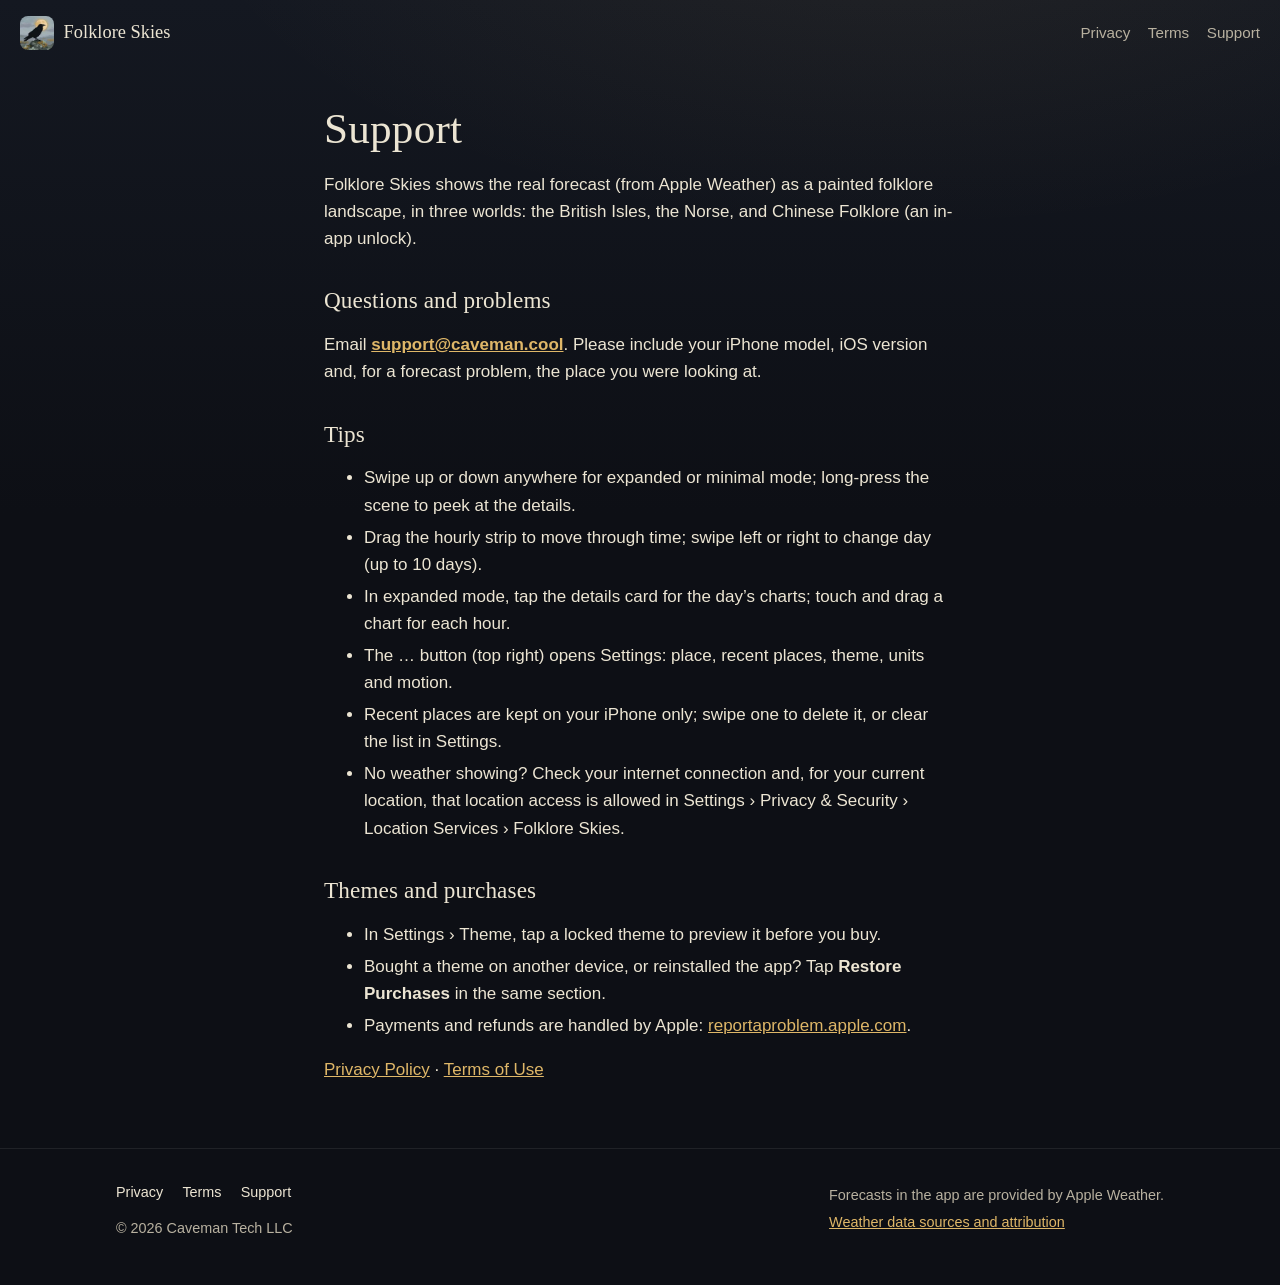
==== support/index.html @ 435fcce6 "folkloreskies.com: marketing site with privacy, terms, support, OG tags and device-aware store links" ====
<!doctype html>
<html lang="en">
<head>
<meta charset="utf-8">
<meta name="viewport" content="width=device-width, initial-scale=1, viewport-fit=cover">
<title>Support · Folklore Skies</title>
<meta name="description" content="Help and contact for the Folklore Skies iPhone weather app.">
<link rel="canonical" href="https://folkloreskies.com/support/">
<meta name="theme-color" content="#0d0f15">
<meta name="color-scheme" content="dark">
<link rel="icon" href="/favicon.ico" sizes="any">
<link rel="icon" type="image/png" sizes="32x32" href="/assets/favicon-32.png">
<link rel="apple-touch-icon" href="/apple-touch-icon.png">
<link rel="stylesheet" href="/assets/site.css">
</head>
<body>
<a class="skip" href="#main">Skip to content</a>
<header class="bar">
  <a class="brand" href="/"><img src="/assets/icon-96.webp" width="34" height="34" alt="">Folklore Skies</a>
  <nav aria-label="Site"><a href="/privacy/">Privacy</a><a href="/terms/">Terms</a><a href="/support/">Support</a></nav>
</header>
<main id="main" class="page">
<h1>Support</h1>
<p>Folklore Skies shows the real forecast (from Apple Weather) as a painted folklore landscape, in three worlds: the British Isles, the Norse, and Chinese Folklore (an in-app unlock).</p>
<h2>Questions and problems</h2>
<p>Email <strong><a href="mailto:support@caveman.cool">support@caveman.cool</a></strong>. Please include your iPhone model, iOS version and, for a forecast problem, the place you were looking at.</p>
<h2>Tips</h2>
<ul>
<li>Swipe up or down anywhere for expanded or minimal mode; long-press the scene to peek at the details.</li>
<li>Drag the hourly strip to move through time; swipe left or right to change day (up to 10 days).</li>
<li>In expanded mode, tap the details card for the day&rsquo;s charts; touch and drag a chart for each hour.</li>
<li>The &hellip; button (top right) opens Settings: place, recent places, theme, units and motion.</li>
<li>Recent places are kept on your iPhone only; swipe one to delete it, or clear the list in Settings.</li>
<li>No weather showing? Check your internet connection and, for your current location, that location access is allowed in Settings &rsaquo; Privacy &amp; Security &rsaquo; Location Services &rsaquo; Folklore Skies.</li>
</ul>
<h2>Themes and purchases</h2>
<ul>
<li>In Settings &rsaquo; Theme, tap a locked theme to preview it before you buy.</li>
<li>Bought a theme on another device, or reinstalled the app? Tap <strong>Restore Purchases</strong> in the same section.</li>
<li>Payments and refunds are handled by Apple: <a href="https://reportaproblem.apple.com/">reportaproblem.apple.com</a>.</li>
</ul>
<p><a href="/privacy/">Privacy Policy</a> &middot; <a href="/terms/">Terms of Use</a></p>
</main>
<footer>
  <div class="wrap">
    <div>
      <nav aria-label="Legal"><a href="/privacy/">Privacy</a><a href="/terms/">Terms</a><a href="/support/">Support</a></nav>
      <p style="margin-top:.8rem">&copy; 2026 Caveman Tech LLC</p>
    </div>
    <div>
      <p>Forecasts in the app are provided by Apple&nbsp;Weather.</p>
      <p><a href="https://weatherkit.apple.com/legal-attribution.html">Weather data sources and attribution</a></p>
    </div>
  </div>
</footer>
</body>
</html>
---- assets/site.css ----
/* Folklore Skies — static site. No web fonts, trackers or cookies. */
:root{
  --ink:#ece5d3; --ink-dim:#b8b1a0; --gold:#dfb768; --gold-hi:#f0cf8a;
  --night:#0d0f15; --night-2:#141821;
  --glass:rgba(255,255,255,.055); --glass-edge:rgba(255,255,255,.13);
  --serif:"Iowan Old Style","Palatino Linotype",Palatino,"Book Antiqua",Georgia,"Noto Serif",serif;
  --sans:-apple-system,BlinkMacSystemFont,"Segoe UI",Roboto,"Helvetica Neue",Arial,sans-serif;
  color-scheme:dark;
}
*{box-sizing:border-box}
html{background:var(--night);-webkit-text-size-adjust:100%}
body{margin:0;color:var(--ink);font:17px/1.6 var(--sans);background:
  radial-gradient(1200px 600px at 70% -10%,rgba(223,183,104,.08),transparent 60%),
  linear-gradient(180deg,var(--night-2),var(--night) 40%);min-height:100vh}
a{color:var(--gold)}a:hover{color:var(--gold-hi)}
a:focus-visible,button:focus-visible{outline:2px solid var(--gold-hi);outline-offset:3px;border-radius:6px}
h1,h2,h3{font-family:var(--serif);font-weight:400;letter-spacing:.005em;line-height:1.15}
img{max-width:100%;height:auto;display:block}
.skip{position:absolute;left:-999px;top:0}.skip:focus{left:1rem;top:1rem;z-index:10;background:var(--night);padding:.5rem 1rem}
.wrap{max-width:68rem;margin:0 auto;padding:0 1.25rem}
.glass{background:var(--glass);border:1px solid var(--glass-edge);border-radius:22px;
  -webkit-backdrop-filter:blur(14px) saturate(1.2);backdrop-filter:blur(14px) saturate(1.2);
  box-shadow:0 10px 40px rgba(0,0,0,.25)}

/* header bar */
.bar{position:absolute;inset:0 0 auto 0;z-index:3;display:flex;align-items:center;justify-content:space-between;padding:1rem 1.25rem}
.brand{display:flex;align-items:center;gap:.6rem;color:var(--ink);text-decoration:none;font-family:var(--serif);font-size:1.15rem}
.brand img{width:34px;height:34px;border-radius:8px}
.bar nav a{color:var(--ink-dim);text-decoration:none;margin-left:1.1rem;font-size:.95rem}
.bar nav a:hover{color:var(--ink)}

/* hero */
.hero{position:relative;min-height:min(88vh,50rem);display:flex;align-items:flex-end;overflow:hidden;isolation:isolate}
.hero picture,.hero picture img{position:absolute;inset:0;width:100%;height:100%;object-fit:cover;object-position:0% 40%;z-index:-2}
.hero::after{content:"";position:absolute;inset:0;z-index:-1;background:
  linear-gradient(90deg,rgba(9,11,16,.72) 0%,rgba(9,11,16,.25) 45%,transparent 70%),
  linear-gradient(0deg,var(--night) 0%,rgba(13,15,21,.3) 28%,transparent 55%)}
.hero .wrap{width:100%;padding-bottom:clamp(2.5rem,8vh,5rem)}
.hero-card{max-width:28rem;padding:1.5rem 1.6rem}
.hero h1{font-size:clamp(2.6rem,6vw,4.4rem);margin:0}
.tagline{font-family:var(--serif);font-style:italic;color:var(--gold);font-size:clamp(1.2rem,2.4vw,1.5rem);margin:.25rem 0 1rem}
.lede{margin:0 0 1.4rem;color:var(--ink)}

/* store */
.store{display:flex;flex-wrap:wrap;align-items:center;gap:.6rem 1rem}
.store .badge img{height:52px;width:auto}
.store .note{color:var(--ink-dim);font-size:.9rem;margin:0}
.store .android,.store .play{display:none}
html[data-platform="android"] .store .appstore{display:none}
html[data-platform="android"] .store .android{display:block}
html[data-platform="android"][data-play="1"] .store .android{display:none}
html[data-platform="android"][data-play="1"] .store .play{display:inline-flex}
.android{padding:.7rem 1rem;border-radius:14px;margin:0}
.play{align-items:center;gap:.5rem;padding:.75rem 1.2rem;border-radius:12px;background:#000;border:1px solid #a6a6a6;color:#fff;text-decoration:none;font-weight:600}

/* sections */
section{padding:clamp(3rem,8vw,5.5rem) 0}
section h2{font-size:clamp(1.8rem,3.6vw,2.5rem);margin:0 0 .6rem}
.intro{max-width:44rem;color:var(--ink-dim);margin:0 0 2rem}
.worlds{display:grid;grid-template-columns:repeat(auto-fit,minmax(16rem,1fr));gap:1rem;list-style:none;padding:0;margin:0}
.worlds li{padding:1.3rem 1.4rem}
.worlds h3{margin:0 0 .35rem;font-size:1.35rem;color:var(--gold)}
.worlds p{margin:0;color:var(--ink-dim);font-size:.97rem}
.tag{display:inline-block;margin-left:.4rem;font:600 .7rem/1 var(--sans);letter-spacing:.06em;text-transform:uppercase;color:var(--ink-dim);border:1px solid var(--glass-edge);border-radius:99px;padding:.3rem .5rem;vertical-align:middle}

.shots{display:grid;grid-auto-flow:column;grid-auto-columns:minmax(12.5rem,1fr);gap:1.1rem;overflow-x:auto;scroll-snap-type:x mandatory;padding:.4rem .2rem 1.2rem;margin:0;list-style:none;scrollbar-width:thin}
.shots li{scroll-snap-align:start}
.shots figure{margin:0}
.shots img{border-radius:26px;border:1px solid var(--glass-edge);aspect-ratio:1320/2868;width:100%;background:#1a1e27}
.shots figcaption{font-family:var(--serif);font-style:italic;color:var(--ink-dim);font-size:.95rem;text-align:center;margin-top:.6rem}

.features{display:grid;grid-template-columns:repeat(auto-fit,minmax(13rem,1fr));gap:1rem 2rem;padding:0;margin:0;list-style:none}
.features li{padding-left:1.1rem;border-left:1px solid rgba(223,183,104,.4);color:var(--ink-dim)}
.features strong{color:var(--ink);font-weight:600;display:block}
.cta{text-align:center;padding:2.2rem 1.5rem}
.cta .store{justify-content:center}
.cta h2{margin-bottom:.2rem}

/* prose pages */
.page{max-width:42rem;margin:0 auto;padding:6.5rem 1.25rem 3rem}
.page h1{font-size:clamp(2rem,5vw,2.7rem);margin:0 0 .4rem}
.page h2{font-size:1.45rem;margin:2.2rem 0 .5rem}
.page .meta{color:var(--ink-dim);font-style:italic;margin-top:0}
.page li{margin:.3rem 0}
.page.center{text-align:center;padding-top:9rem}

/* footer */
footer{border-top:1px solid rgba(255,255,255,.08);padding:2rem 0 2.6rem;color:var(--ink-dim);font-size:.9rem}
footer .wrap{display:flex;flex-wrap:wrap;gap:.8rem 2rem;justify-content:space-between;align-items:flex-start}
footer nav a{color:var(--ink);text-decoration:none;margin-right:1.2rem}
footer nav a:hover{color:var(--gold)}
footer p{margin:.2rem 0}

@media (max-width:640px){
  .bar nav{display:none}
  .hero{display:block;min-height:0}
  .hero picture{position:relative;display:block;height:min(64svh,34rem)}
  .hero picture img{object-position:50% 35%}
  .hero .wrap{margin-top:-5.5rem;padding-bottom:1rem}
  .hero::after{background:linear-gradient(0deg,var(--night) 0%,var(--night) 30%,rgba(13,15,21,.4) 52%,transparent 70%)}
  .hero-card{padding:1.3rem 1.3rem}
}
@media (prefers-reduced-motion:no-preference){
  .hero picture img{animation:drift 40s ease-in-out infinite alternate}
  @keyframes drift{from{transform:scale(1.04) translateX(0)}to{transform:scale(1.08) translateX(-1.2%)}}
}
@supports not ((backdrop-filter:blur(1px)) or (-webkit-backdrop-filter:blur(1px))){.glass{background:rgba(20,24,33,.82)}}
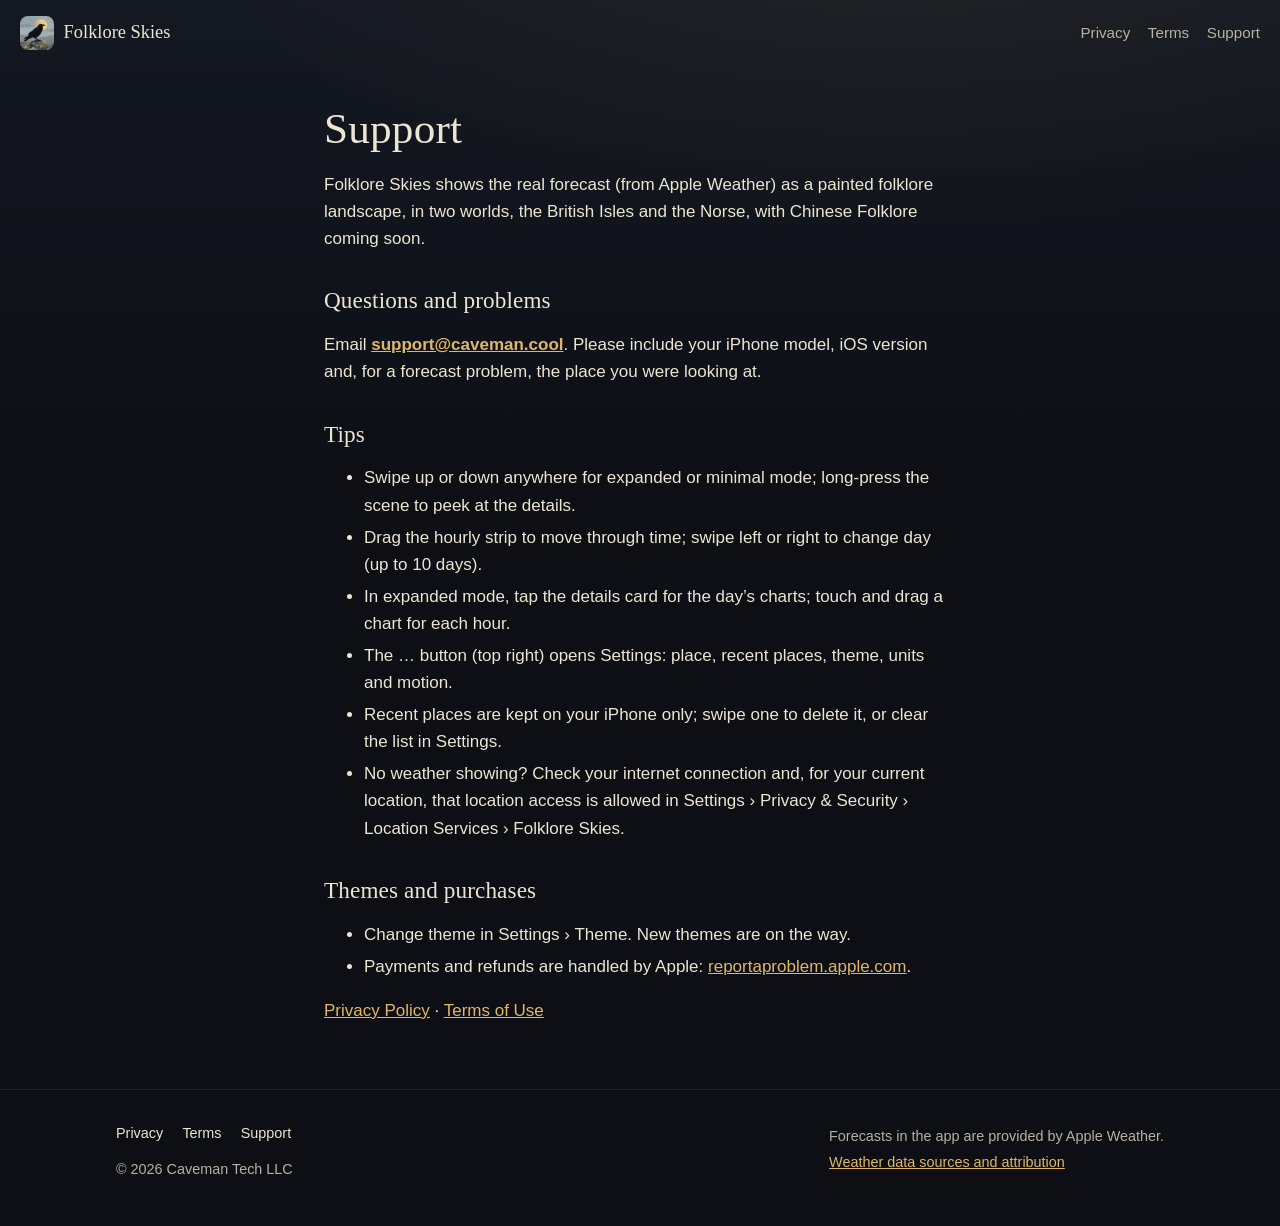
==== commit fd7475f6: "Mark Chinese Folklore as coming soon" ====
--- a/support/index.html
+++ b/support/index.html
@@ -21,7 +21,7 @@
 </header>
 <main id="main" class="page">
 <h1>Support</h1>
-<p>Folklore Skies shows the real forecast (from Apple Weather) as a painted folklore landscape, in three worlds: the British Isles, the Norse, and Chinese Folklore (an in-app unlock).</p>
+<p>Folklore Skies shows the real forecast (from Apple Weather) as a painted folklore landscape, in two worlds, the British Isles and the Norse, with Chinese Folklore coming soon.</p>
 <h2>Questions and problems</h2>
 <p>Email <strong><a href="mailto:support@caveman.cool">support@caveman.cool</a></strong>. Please include your iPhone model, iOS version and, for a forecast problem, the place you were looking at.</p>
 <h2>Tips</h2>
@@ -35,8 +35,7 @@
 </ul>
 <h2>Themes and purchases</h2>
 <ul>
-<li>In Settings &rsaquo; Theme, tap a locked theme to preview it before you buy.</li>
-<li>Bought a theme on another device, or reinstalled the app? Tap <strong>Restore Purchases</strong> in the same section.</li>
+<li>Change theme in Settings &rsaquo; Theme. New themes are on the way.</li>
 <li>Payments and refunds are handled by Apple: <a href="https://reportaproblem.apple.com/">reportaproblem.apple.com</a>.</li>
 </ul>
 <p><a href="/privacy/">Privacy Policy</a> &middot; <a href="/terms/">Terms of Use</a></p>
